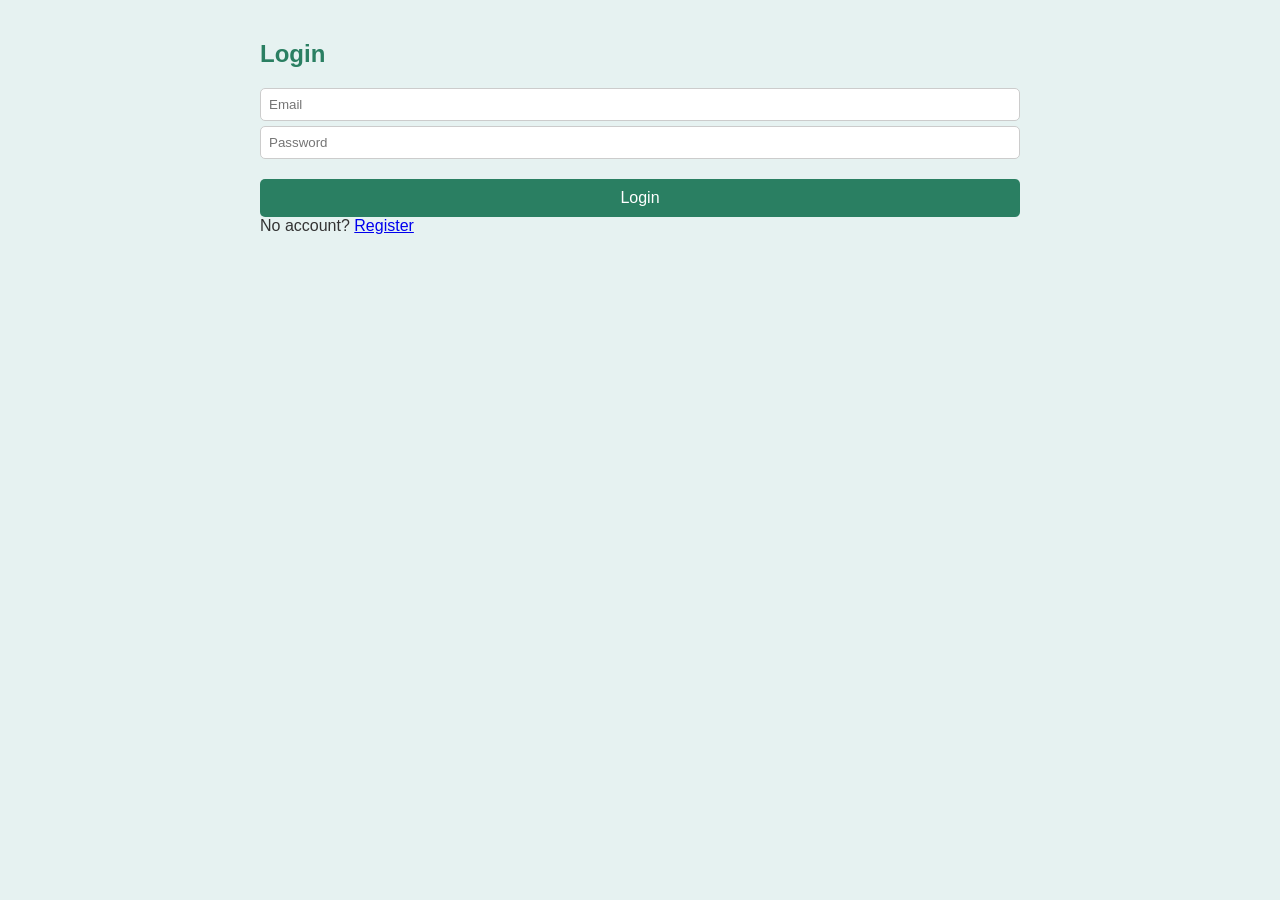
==== frontend/index.html @ 2806f051 "Initial commit of Intelligent Agriculture project" ====
<!DOCTYPE html>
<html lang="en">
<head>
    <meta charset="UTF-8">
    <meta name="viewport" content="width=device-width, initial-scale=1.0">
    <title>Intelligent Agriculture Support</title>
    <link rel="stylesheet" href="style.css">
</head>
<script>
    const user = JSON.parse(localStorage.getItem("user"));
    if (!user || user.role !== "farmer") {
        window.location.href = "login.html";
    }
</script>
<body>
    <div class="container">
        <header>
            <h1>Intelligent Agriculture Support</h1>
            <p>Get crop and fertilizer recommendations based on your soil data</p>
        </header>

        <main>
            <section class="form-section">
                <h2>Enter Soil Data</h2>

                <label for="location">Location</label>
                <input type="text" id="location" placeholder="e.g., Karnataka">

                <label for="ph">Soil pH</label>
                <input type="number" id="ph" step="0.1" placeholder="e.g., 6.2">

                <label for="nitrogen">Nitrogen (N)</label>
                <input type="number" id="nitrogen" placeholder="e.g., 40">

                <label for="phosphorus">Phosphorus (P)</label>
                <input type="number" id="phosphorus" placeholder="e.g., 30">

                <label for="potassium">Potassium (K)</label>
                <input type="number" id="potassium" placeholder="e.g., 20">

                <label for="moisture">Soil Moisture (%)</label>
                <input type="number" id="moisture" placeholder="e.g., 55">

                <button onclick="submitForm()">Get Recommendation</button>
            </section>

            <section class="result-section" id="result">
                <h2>Result</h2>
                <p id="crop"></p>
                <p id="fertilizer"></p>
            </section>
        </main>

        <footer>
            <p>© 2026 Intelligent Agriculture Support System</p>
        </footer>
    </div>

    <script src="script.js"></script>
</body>
</html>
---- frontend/style.css ----
/* Basic Reset */
* {
    margin: 0;
    padding: 0;
    box-sizing: border-box;
}

body {
    font-family: 'Segoe UI', Tahoma, Geneva, Verdana, sans-serif;
    background: #e6f2f1;
    color: #333;
}

.container {
    max-width: 800px;
    margin: 20px auto;
    padding: 20px;
}

header {
    text-align: center;
    margin-bottom: 30px;
}

header h1 {
    color: #2a7f62;
}

header p {
    font-size: 16px;
    color: #555;
}

main {
    display: flex;
    flex-wrap: wrap;
    gap: 20px;
}

.form-section, .result-section {
    background: #fff;
    padding: 20px;
    border-radius: 10px;
    flex: 1 1 350px;
    box-shadow: 0 2px 8px rgba(0,0,0,0.1);
}

h2 {
    margin-bottom: 15px;
    color: #2a7f62;
}

label {
    display: block;
    margin-top: 10px;
    font-weight: bold;
}

input {
    width: 100%;
    padding: 8px;
    margin-top: 5px;
    border-radius: 5px;
    border: 1px solid #ccc;
}

button {
    margin-top: 20px;
    width: 100%;
    padding: 10px;
    background: #2a7f62;
    color: white;
    border: none;
    border-radius: 5px;
    font-size: 16px;
    cursor: pointer;
    transition: 0.3s;
}

button:hover {
    background: #1f5f47;
}

.result-section p {
    margin-top: 10px;
    font-size: 18px;
    font-weight: bold;
    color: #444;
}

footer {
    text-align: center;
    margin-top: 30px;
    font-size: 14px;
    color: #777;
}
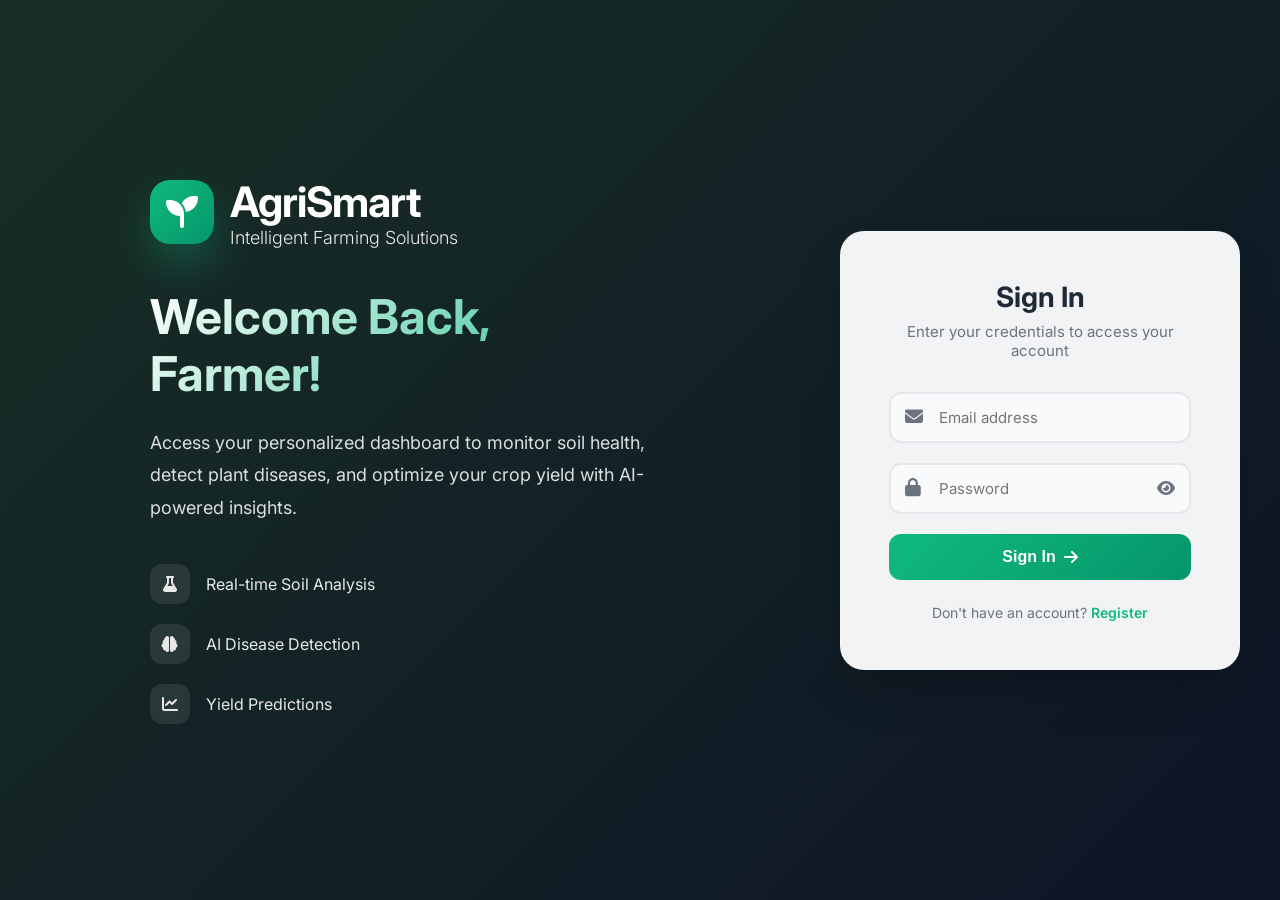
==== commit 52936c85: "Add agri project updates, ML models, frontend and backend changes" ====
--- a/frontend/index.html
+++ b/frontend/index.html
@@ -1,61 +1,1671 @@
 <!DOCTYPE html>
 <html lang="en">
+
 <head>
     <meta charset="UTF-8">
     <meta name="viewport" content="width=device-width, initial-scale=1.0">
-    <title>Intelligent Agriculture Support</title>
-    <link rel="stylesheet" href="style.css">
+    <title>AgriSmart | Intelligent Agriculture Support</title>
+    <link href="https://fonts.googleapis.com/css2?family=Inter:wght@300;400;500;600;700&display=swap" rel="stylesheet">
+    <link rel="stylesheet" href="https://cdnjs.cloudflare.com/ajax/libs/font-awesome/6.4.0/css/all.min.css">
+    
+    <script src="guard.js"></script>
+    <style>
+        :root {
+            --primary-green: #2d5a3d;
+            --light-green: #4a7c59;
+            --accent-green: #7fb069;
+            --pale-green: #e8f5e9;
+            --dark-bg: #1a2f1f;
+            --card-bg: #ffffff;
+            --text-dark: #1f2937;
+            --text-light: #6b7280;
+            --border-color: #d1d5db;
+            --success: #22c55e;
+            --warning: #f59e0b;
+            --error: #ef4444;
+            --sidebar-width: 260px;
+        }
+
+        * {
+            margin: 0;
+            padding: 0;
+            box-sizing: border-box;
+        }
+
+        body {
+            font-family: 'Inter', sans-serif;
+            background: linear-gradient(135deg, #f0fdf4 0%, #dcfce7 100%);
+            color: var(--text-dark);
+            min-height: 100vh;
+            display: flex;
+        }
+
+        .sidebar {
+            width: var(--sidebar-width);
+            background: linear-gradient(180deg, var(--primary-green) 0%, var(--dark-bg) 100%);
+            color: white;
+            position: fixed;
+            height: 100vh;
+            padding: 24px 0;
+            display: flex;
+            flex-direction: column;
+            box-shadow: 4px 0 24px rgba(0, 0, 0, 0.15);
+            z-index: 100;
+        }
+
+        .sidebar-header {
+            padding: 0 24px 24px;
+            border-bottom: 1px solid rgba(255, 255, 255, 0.1);
+            margin-bottom: 16px;
+        }
+
+        .logo {
+            display: flex;
+            align-items: center;
+            gap: 12px;
+            font-size: 24px;
+            font-weight: 700;
+        }
+
+        .logo i {
+            font-size: 32px;
+            color: var(--accent-green);
+        }
+
+        .logo-subtitle {
+            font-size: 12px;
+            color: rgba(255, 255, 255, 0.7);
+            margin-left: 44px;
+            font-weight: 400;
+        }
+
+        .nav-menu {
+            flex: 1;
+            padding: 0 16px;
+        }
+
+        .nav-item {
+            display: flex;
+            align-items: center;
+            gap: 14px;
+            padding: 14px 16px;
+            margin: 4px 0;
+            border-radius: 12px;
+            cursor: pointer;
+            transition: all 0.3s ease;
+            font-weight: 500;
+            color: rgba(255, 255, 255, 0.8);
+            border: none;
+            background: transparent;
+            width: 100%;
+            text-align: left;
+            font-size: 15px;
+        }
+
+        .nav-item:hover {
+            background: rgba(255, 255, 255, 0.1);
+            color: white;
+            transform: translateX(4px);
+        }
+
+        .nav-item.active {
+            background: var(--accent-green);
+            color: white;
+            box-shadow: 0 4px 12px rgba(127, 176, 105, 0.4);
+        }
+
+        .nav-item i {
+            font-size: 18px;
+            width: 24px;
+            text-align: center;
+        }
+
+        .sidebar-footer {
+            padding: 16px 24px;
+            border-top: 1px solid rgba(255, 255, 255, 0.1);
+        }
+
+        .logout-btn {
+            display: flex;
+            align-items: center;
+            gap: 12px;
+            color: rgba(255, 255, 255, 0.8);
+            background: rgba(255, 255, 255, 0.1);
+            border: none;
+            padding: 12px 16px;
+            border-radius: 10px;
+            cursor: pointer;
+            width: 100%;
+            font-size: 14px;
+            font-weight: 500;
+            transition: all 0.3s ease;
+        }
+
+        .logout-btn:hover {
+            background: rgba(239, 68, 68, 0.2);
+            color: #fca5a5;
+        }
+
+        .main-content {
+            margin-left: var(--sidebar-width);
+            flex: 1;
+            padding: 32px 40px;
+            max-width: calc(100% - var(--sidebar-width));
+        }
+
+        .header {
+            display: flex;
+            justify-content: space-between;
+            align-items: center;
+            margin-bottom: 32px;
+        }
+
+        .page-title h1 {
+            font-size: 28px;
+            font-weight: 700;
+            color: var(--primary-green);
+            margin-bottom: 4px;
+        }
+
+        .page-title p {
+            color: var(--text-light);
+            font-size: 14px;
+        }
+
+        .user-info {
+            display: flex;
+            align-items: center;
+            gap: 16px;
+        }
+
+        .weather-widget {
+            display: flex;
+            align-items: center;
+            gap: 8px;
+            background: white;
+            padding: 10px 16px;
+            border-radius: 12px;
+            box-shadow: 0 2px 8px rgba(0, 0, 0, 0.05);
+            font-size: 14px;
+            color: var(--text-dark);
+        }
+
+        .weather-widget i {
+            color: var(--warning);
+            font-size: 20px;
+        }
+
+        .user-avatar {
+            width: 44px;
+            height: 44px;
+            border-radius: 50%;
+            background: linear-gradient(135deg, var(--accent-green) 0%, var(--light-green) 100%);
+            display: flex;
+            align-items: center;
+            justify-content: center;
+            color: white;
+            font-weight: 600;
+            cursor: pointer;
+            box-shadow: 0 2px 12px rgba(127, 176, 105, 0.4);
+        }
+
+        .section {
+            display: none;
+            animation: fadeIn 0.4s ease;
+        }
+
+        .section.active {
+            display: block;
+        }
+
+        @keyframes fadeIn {
+            from {
+                opacity: 0;
+                transform: translateY(10px);
+            }
+            to {
+                opacity: 1;
+                transform: translateY(0);
+            }
+        }
+
+        .card {
+            background: var(--card-bg);
+            border-radius: 16px;
+            padding: 28px;
+            box-shadow: 0 4px 24px rgba(0, 0, 0, 0.06);
+            margin-bottom: 24px;
+            border: 1px solid rgba(0, 0, 0, 0.04);
+        }
+
+        .card-header {
+            display: flex;
+            align-items: center;
+            gap: 12px;
+            margin-bottom: 24px;
+            padding-bottom: 16px;
+            border-bottom: 2px solid var(--pale-green);
+        }
+
+        .card-header i {
+            font-size: 24px;
+            color: var(--accent-green);
+            background: var(--pale-green);
+            padding: 10px;
+            border-radius: 10px;
+        }
+
+        .card-header h2 {
+            font-size: 20px;
+            font-weight: 600;
+            color: var(--text-dark);
+        }
+
+        .form-grid {
+            display: grid;
+            grid-template-columns: repeat(auto-fit, minmax(220px, 1fr));
+            gap: 20px;
+            margin-bottom: 24px;
+        }
+
+        .input-group {
+            display: flex;
+            flex-direction: column;
+            gap: 8px;
+        }
+
+        .input-group label {
+            font-size: 14px;
+            font-weight: 600;
+            color: var(--text-dark);
+            display: flex;
+            align-items: center;
+            gap: 6px;
+        }
+
+        .input-group label i {
+            color: var(--accent-green);
+            font-size: 12px;
+        }
+
+        .input-group input,
+        .input-group select {
+            padding: 12px 16px;
+            border: 2px solid #e5e7eb;
+            border-radius: 10px;
+            font-size: 15px;
+            transition: all 0.3s ease;
+            font-family: inherit;
+        }
+
+        .input-group input:focus,
+        .input-group select:focus {
+            outline: none;
+            border-color: var(--accent-green);
+            box-shadow: 0 0 0 3px rgba(127, 176, 105, 0.15);
+        }
+
+        .submit-btn {
+            background: linear-gradient(135deg, var(--primary-green) 0%, var(--light-green) 100%);
+            color: white;
+            border: none;
+            padding: 14px 32px;
+            border-radius: 10px;
+            font-size: 16px;
+            font-weight: 600;
+            cursor: pointer;
+            transition: all 0.3s ease;
+            display: inline-flex;
+            align-items: center;
+            gap: 8px;
+            box-shadow: 0 4px 16px rgba(45, 90, 61, 0.3);
+        }
+
+        .submit-btn:hover {
+            transform: translateY(-2px);
+            box-shadow: 0 6px 20px rgba(45, 90, 61, 0.4);
+        }
+
+        .result-box {
+            background: linear-gradient(135deg, var(--pale-green) 0%, #f0fdf4 100%);
+            border-radius: 12px;
+            padding: 20px;
+            margin-top: 24px;
+            border-left: 4px solid var(--accent-green);
+        }
+
+        .result-item {
+            display: flex;
+            align-items: center;
+            gap: 12px;
+            margin: 12px 0;
+            font-size: 15px;
+        }
+
+        .result-item i {
+            color: var(--accent-green);
+            font-size: 18px;
+        }
+
+        .result-item strong {
+            color: var(--primary-green);
+            font-weight: 600;
+        }
+
+        .upload-container {
+            display: grid;
+            grid-template-columns: 1fr 1fr;
+            gap: 32px;
+            align-items: start;
+        }
+
+        .upload-box {
+            border: 3px dashed #d1d5db;
+            border-radius: 16px;
+            padding: 40px;
+            text-align: center;
+            transition: all 0.3s ease;
+            background: #fafafa;
+            cursor: pointer;
+            position: relative;
+            overflow: hidden;
+        }
+
+        .upload-box:hover {
+            border-color: var(--accent-green);
+            background: var(--pale-green);
+            transform: translateY(-2px);
+        }
+
+        .upload-box.has-image {
+            border-color: var(--accent-green);
+            background: white;
+            padding: 20px;
+        }
+
+        .upload-box input[type="file"] {
+            position: absolute;
+            inset: 0;
+            opacity: 0;
+            cursor: pointer;
+            width: 100%;
+            height: 100%;
+        }
+
+        .upload-icon {
+            font-size: 48px;
+            color: var(--accent-green);
+            margin-bottom: 16px;
+        }
+
+        .upload-text {
+            font-size: 16px;
+            color: var(--text-light);
+            margin-bottom: 8px;
+        }
+
+        .upload-hint {
+            font-size: 13px;
+            color: #9ca3af;
+        }
+
+        .preview-image {
+            max-width: 100%;
+            max-height: 300px;
+            border-radius: 12px;
+            box-shadow: 0 4px 16px rgba(0, 0, 0, 0.1);
+            display: none;
+        }
+
+        .upload-box.has-image .preview-image {
+            display: block;
+        }
+
+        .upload-box.has-image .upload-content {
+            display: none;
+        }
+
+        .analysis-panel {
+            background: white;
+            border-radius: 16px;
+            padding: 24px;
+            box-shadow: 0 4px 16px rgba(0, 0, 0, 0.06);
+        }
+
+        .analysis-status {
+            display: flex;
+            align-items: center;
+            gap: 12px;
+            padding: 16px;
+            background: var(--pale-green);
+            border-radius: 12px;
+            margin-bottom: 20px;
+        }
+
+        .status-indicator {
+            width: 12px;
+            height: 12px;
+            border-radius: 50%;
+            background: var(--warning);
+            animation: pulse 2s infinite;
+        }
+
+        @keyframes pulse {
+            0%, 100% { opacity: 1; }
+            50% { opacity: 0.5; }
+        }
+
+        .metric-grid {
+            display: grid;
+            grid-template-columns: repeat(2, 1fr);
+            gap: 16px;
+            margin-top: 20px;
+        }
+
+        .metric-card {
+            background: #f9fafb;
+            padding: 16px;
+            border-radius: 12px;
+            text-align: center;
+            border: 2px solid transparent;
+            transition: all 0.3s ease;
+        }
+
+        .metric-card:hover {
+            border-color: var(--accent-green);
+            transform: translateY(-2px);
+        }
+
+        .metric-value {
+            font-size: 24px;
+            font-weight: 700;
+            color: var(--primary-green);
+            margin-bottom: 4px;
+        }
+
+        .metric-label {
+            font-size: 12px;
+            color: var(--text-light);
+            text-transform: uppercase;
+            letter-spacing: 0.5px;
+            font-weight: 600;
+        }
+
+        .profile-grid {
+            display: grid;
+            grid-template-columns: 300px 1fr;
+            gap: 32px;
+        }
+
+        .profile-card {
+            text-align: center;
+            padding: 40px 24px;
+        }
+
+        .profile-avatar-large {
+            width: 120px;
+            height: 120px;
+            border-radius: 50%;
+            background: linear-gradient(135deg, var(--accent-green) 0%, var(--light-green) 100%);
+            display: flex;
+            align-items: center;
+            justify-content: center;
+            margin: 0 auto 20px;
+            font-size: 48px;
+            color: white;
+            box-shadow: 0 8px 24px rgba(127, 176, 105, 0.4);
+        }
+
+        .profile-name {
+            font-size: 22px;
+            font-weight: 700;
+            color: var(--text-dark);
+            margin-bottom: 4px;
+        }
+
+        .profile-role {
+            color: var(--accent-green);
+            font-weight: 600;
+            font-size: 14px;
+            text-transform: uppercase;
+            letter-spacing: 1px;
+        }
+
+        .info-list {
+            display: flex;
+            flex-direction: column;
+            gap: 20px;
+        }
+
+        .info-item {
+            display: flex;
+            align-items: center;
+            gap: 16px;
+            padding: 20px;
+            background: #f9fafb;
+            border-radius: 12px;
+            transition: all 0.3s ease;
+        }
+
+        .info-item:hover {
+            background: var(--pale-green);
+            transform: translateX(4px);
+        }
+
+        .info-icon {
+            width: 48px;
+            height: 48px;
+            border-radius: 12px;
+            background: white;
+            display: flex;
+            align-items: center;
+            justify-content: center;
+            color: var(--accent-green);
+            font-size: 20px;
+            box-shadow: 0 2px 8px rgba(0, 0, 0, 0.05);
+        }
+
+        .info-content h4 {
+            font-size: 12px;
+            color: var(--text-light);
+            text-transform: uppercase;
+            letter-spacing: 0.5px;
+            margin-bottom: 4px;
+        }
+
+        .info-content p {
+            font-size: 16px;
+            font-weight: 600;
+            color: var(--text-dark);
+        }
+
+        @media (max-width: 1024px) {
+            .sidebar {
+                transform: translateX(-100%);
+                transition: transform 0.3s ease;
+            }
+
+            .sidebar.open {
+                transform: translateX(0);
+            }
+
+            .main-content {
+                margin-left: 0;
+                max-width: 100%;
+            }
+
+            .upload-container {
+                grid-template-columns: 1fr;
+            }
+
+            .profile-grid {
+                grid-template-columns: 1fr;
+            }
+        }
+
+        ::-webkit-scrollbar {
+            width: 8px;
+        }
+
+        ::-webkit-scrollbar-track {
+            background: #f1f1f1;
+        }
+
+        ::-webkit-scrollbar-thumb {
+            background: var(--accent-green);
+            border-radius: 4px;
+        }
+
+        ::-webkit-scrollbar-thumb:hover {
+            background: var(--light-green);
+        }
+    </style>
 </head>
-<script>
-    const user = JSON.parse(localStorage.getItem("user"));
-    if (!user || user.role !== "farmer") {
-        window.location.href = "login.html";
+
+<body>
+    <!-- Logout Confirmation Modal -->
+    <div id="logoutModal" style="
+        display: none;
+        position: fixed;
+        inset: 0;
+        background: rgba(0,0,0,0.5);
+        z-index: 10000;
+        align-items: center;
+        justify-content: center;
+    ">
+        <div style="
+            background: white;
+            padding: 32px;
+            border-radius: 16px;
+            max-width: 400px;
+            text-align: center;
+            box-shadow: 0 25px 50px -12px rgba(0,0,0,0.25);
+        ">
+            <i class="fas fa-sign-out-alt" style="font-size: 48px; color: #ef4444; margin-bottom: 16px;"></i>
+            <h3 style="margin-bottom: 8px; color: #1f2937;">Confirm Logout</h3>
+            <p style="color: #6b7280; margin-bottom: 24px;">Are you sure you want to logout from AgriSmart?</p>
+            <div style="display: flex; gap: 12px; justify-content: center;">
+                <button onclick="closeLogoutModal()" style="
+                    padding: 12px 24px;
+                    border: 1px solid #d1d5db;
+                    background: white;
+                    border-radius: 8px;
+                    cursor: pointer;
+                    font-weight: 500;
+                ">Cancel</button>
+                <button onclick="confirmLogout()" style="
+                    padding: 12px 24px;
+                    border: none;
+                    background: #ef4444;
+                    color: white;
+                    border-radius: 8px;
+                    cursor: pointer;
+                    font-weight: 500;
+                ">Yes, Logout</button>
+            </div>
+        </div>
+    </div>
+
+    <!-- Edit Profile Modal -->
+    <div id="editProfileModal" style="
+        display: none;
+        position: fixed;
+        inset: 0;
+        background: rgba(0,0,0,0.5);
+        z-index: 10000;
+        align-items: center;
+        justify-content: center;
+        overflow-y: auto;
+    ">
+        <div style="
+            background: white;
+            padding: 32px;
+            border-radius: 16px;
+            max-width: 500px;
+            width: 90%;
+            max-height: 90vh;
+            overflow-y: auto;
+            box-shadow: 0 25px 50px -12px rgba(0,0,0,0.25);
+        ">
+            <div style="display: flex; justify-content: space-between; align-items: center; margin-bottom: 24px;">
+                <h3 style="color: #1f2937;">Edit Profile</h3>
+                <button onclick="closeEditModal()" style="background: none; border: none; font-size: 24px; cursor: pointer; color: #6b7280;">&times;</button>
+            </div>
+            
+            <div style="display: flex; flex-direction: column; gap: 16px;">
+                <div>
+                    <label style="display: block; font-size: 14px; font-weight: 500; margin-bottom: 6px; color: #374151;">Full Name</label>
+                    <input type="text" id="edit-fullname" style="width: 100%; padding: 10px 14px; border: 1px solid #d1d5db; border-radius: 8px;">
+                </div>
+                
+                <div>
+                    <label style="display: block; font-size: 14px; font-weight: 500; margin-bottom: 6px; color: #374151;">
+                        <i class="fas fa-map-marker-alt" style="color: #10b981; margin-right: 6px;"></i>
+                        State
+                    </label>
+                    <input type="text" id="edit-state" style="width: 100%; padding: 10px 14px; border: 1px solid #d1d5db; border-radius: 8px;">
+                </div>
+                
+                <div>
+                    <label style="display: block; font-size: 14px; font-weight: 500; margin-bottom: 6px; color: #374151;">District</label>
+                    <input type="text" id="edit-district" style="width: 100%; padding: 10px 14px; border: 1px solid #d1d5db; border-radius: 8px;">
+                </div>
+                
+                <div>
+                    <label style="display: block; font-size: 14px; font-weight: 500; margin-bottom: 6px; color: #374151;">Village</label>
+                    <input type="text" id="edit-village" style="width: 100%; padding: 10px 14px; border: 1px solid #d1d5db; border-radius: 8px;">
+                </div>
+                
+                <button onclick="fetchLocation()" style="
+                    display: flex;
+                    align-items: center;
+                    justify-content: center;
+                    gap: 8px;
+                    padding: 12px;
+                    background: #f3f4f6;
+                    border: 1px dashed #10b981;
+                    border-radius: 8px;
+                    cursor: pointer;
+                    color: #10b981;
+                    font-weight: 500;
+                ">
+                    <i class="fas fa-location-arrow"></i>
+                    Auto-fetch Current Location
+                </button>
+            </div>
+            
+            <div style="display: flex; gap: 12px; justify-content: flex-end; margin-top: 24px;">
+                <button onclick="closeEditModal()" style="
+                    padding: 12px 24px;
+                    border: 1px solid #d1d5db;
+                    background: white;
+                    border-radius: 8px;
+                    cursor: pointer;
+                    font-weight: 500;
+                ">Cancel</button>
+                <button onclick="saveProfile()" style="
+                    padding: 12px 24px;
+                    border: none;
+                    background: #10b981;
+                    color: white;
+                    border-radius: 8px;
+                    cursor: pointer;
+                    font-weight: 500;
+                ">
+                    <i class="fas fa-save" style="margin-right: 6px;"></i>
+                    Save Changes
+                </button>
+            </div>
+        </div>
+    </div>
+
+    <!-- Sidebar -->
+    <aside class="sidebar">
+        <div class="sidebar-header">
+            <div class="logo">
+                <i class="fas fa-seedling"></i>
+                <span>AgriSmart</span>
+            </div>
+            <div class="logo-subtitle">Intelligent Farming</div>
+        </div>
+        <nav class="nav-menu">
+            <button class="nav-item active" onclick="showSection('soil', this)">
+                <i class="fas fa-flask"></i>
+                <span>Soil Analysis</span>
+            </button>
+            <button class="nav-item" onclick="showSection('plant', this)">
+                <i class="fas fa-leaf"></i>
+                <span>Plant Health</span>
+            </button>
+            <button class="nav-item" onclick="showSection('soilimg', this)">
+                <i class="fas fa-camera"></i>
+                <span>Soil Vision</span>
+            </button>
+            <button class="nav-item" onclick="showSection('profile', this)">
+                <i class="fas fa-user-circle"></i>
+                <span>My Profile</span>
+            </button>
+        </nav>
+        <div class="sidebar-footer">
+            <button class="logout-btn" onclick="logout()">
+                <i class="fas fa-sign-out-alt"></i>
+                <span>Logout</span>
+            </button>
+        </div>
+    </aside>
+
+    <!-- Main Content -->
+    <main class="main-content">
+        <!-- Header -->
+        <header class="header">
+            <div class="page-title">
+                <h1 id="page-heading">Soil Analysis</h1>
+                <p>Monitor and optimize your crop conditions</p>
+            </div>
+            <div class="user-info">
+                <div class="weather-widget" id="weather">
+                    <i class="fas fa-spinner fa-spin"></i>
+                    <span>Fetching weather…</span>
+                </div>
+               <div class="user-avatar" onclick="showSection('profile', document.querySelectorAll('.nav-item')[3])">
+                    <i class="fas fa-user"></i>
+                </div>
+            </div>
+        </header>
+
+        <!-- Soil Analysis Section -->
+        <section id="soil" class="section active">
+            <div class="card">
+                <div class="card-header">
+                    <i class="fas fa-vial"></i>
+                    <h2>Manual Soil Parameters</h2>
+                </div>
+                <div class="form-grid">
+                    <div class="input-group">
+                        <label><i class="fas fa-map-marker-alt"></i> Location</label>
+                        <input type="text" id="location" placeholder="e.g., Karnataka" value="Karnataka">
+                    </div>
+                    <div class="input-group">
+                        <label><i class="fas fa-tint"></i> pH Level</label>
+                        <input type="number" id="ph" step="0.1" placeholder="6.5" min="0" max="14">
+                    </div>
+                    <div class="input-group">
+                        <label><i class="fas fa-atom"></i> Nitrogen (N)</label>
+                        <input type="number" id="nitrogen" placeholder="mg/kg">
+                    </div>
+                    <div class="input-group">
+                        <label><i class="fas fa-atom"></i> Phosphorus (P)</label>
+                        <input type="number" id="phosphorus" placeholder="mg/kg">
+                    </div>
+                    <div class="input-group">
+                        <label><i class="fas fa-atom"></i> Potassium (K)</label>
+                        <input type="number" id="potassium" placeholder="mg/kg">
+                    </div>
+                    <div class="input-group">
+                        <label><i class="fas fa-water"></i> Moisture %</label>
+                        <input type="number" id="moisture" placeholder="%" min="0" max="100">
+                    </div>
+                    <div class="input-group">
+                        <label>Temperature (°C)</label>
+                        <input type="number" id="temperature" placeholder="°C">
+                    </div>
+                    <div class="input-group">
+                        <label>Rainfall (mm)</label>
+                        <input type="number" id="rainfall" placeholder="mm">
+                    </div>
+                </div>
+                <button class="submit-btn" onclick="submitForm()">
+                    <i class="fas fa-calculator"></i>
+                    Analyze Soil
+                </button>
+                <div class="result-box" id="soil-result" style="display: none;">
+                    <div class="result-item">
+                        <i class="fas fa-check-circle"></i>
+                        <span>Recommended Crop: <ul id="crop-list" style="margin-left:20px;"></ul></span>
+                    </div>
+                    <div class="result-item">
+                        <i class="fas fa-flask"></i>
+                        <span>Fertilizer Plan: <span id="fertilizer">-</span></span>
+                    </div>
+                </div>
+            </div>
+        </section>
+
+        <!-- Plant Health Section -->
+        <section id="plant" class="section">
+            <div class="card">
+                <div class="card-header">
+                    <i class="fas fa-heartbeat"></i>
+                    <h2>Plant Disease Detection</h2>
+                </div>
+                <div class="upload-container">
+                    <div class="upload-box" id="plant-upload" onclick="document.getElementById('plant-file').click()">
+                        <input type="file" id="plant-file" accept="image/*" onchange="handleImageUpload(event, 'plant')">
+                        <div class="upload-content">
+                            <i class="fas fa-cloud-upload-alt upload-icon"></i>
+                            <div class="upload-text">Drop plant image here</div>
+                            <div class="upload-hint">or click to browse (JPG, PNG)</div>
+                        </div>
+                        <img id="plant-preview" class="preview-image">
+                    </div>
+                    <div class="analysis-panel">
+                        <div class="analysis-status">
+                            <div class="status-indicator"></div>
+                            <div>
+                                <strong>Analysis Status:</strong> Baseline Mode Active
+                                <div style="font-size: 13px; color: var(--text-light); margin-top: 4px;">ML model training in progress</div>
+                            </div>
+                        </div>
+                        <div class="metric-grid" id="plant-metrics">
+                            <div class="metric-card">
+                                <div class="metric-value" id="plant-disease-name">—</div>
+                                <div class="metric-label">Disease</div>
+                            </div>
+                            <div class="metric-card">
+                                <div class="metric-value" id="plant-confidence">—</div>
+                                <div class="metric-label">Confidence</div>
+                            </div>
+                        </div>
+                    </div>
+                </div>
+            </div>
+        </section>
+
+        <!-- Soil Vision Section -->
+        <section id="soilimg" class="section">
+            <div class="card">
+                <div class="card-header">
+                    <i class="fas fa-mountain"></i>
+                    <h2>Soil Type Recognition</h2>
+                </div>
+                <div class="upload-container">
+                    <div class="upload-box" id="soil-upload" onclick="document.getElementById('soilImage').click()">
+                        <input type="file" id="soilImage" accept="image/*" onchange="handleImageUpload(event, 'soil')">
+                        <div class="upload-content">
+                            <i class="fas fa-camera upload-icon"></i>
+                            <div class="upload-text">Upload soil image</div>
+                            <div class="upload-hint">Natural light, close-up</div>
+                        </div>
+                        <img id="soil-preview" class="preview-image">
+                    </div>
+                    <div class="analysis-panel">
+                        <div class="analysis-status" style="background:#eff6ff;border-left:4px solid #3b82f6;">
+                            <div style="width:12px;height:12px;border-radius:50%;background:#3b82f6;margin-right:12px;"></div>
+                            <div>
+                                <strong>Model Output:</strong> Image-based classification
+                                <div style="font-size:13px;color:var(--text-light);margin-top:4px;">Results derived from visual soil patterns only</div>
+                            </div>
+                        </div>
+                        <div class="result-box" style="border-left-color:#3b82f6;background:#eff6ff;">
+                            <div class="result-item">
+                                <i class="fas fa-seedling" style="color:#3b82f6;"></i>
+                                <span>Soil Type: <strong id="soil_type">—</strong></span>
+                            </div>
+                            <div class="result-item">
+                                <i class="fas fa-chart-line" style="color:#3b82f6;"></i>
+                                <span>Confidence: <strong id="soil_confidence">—</strong></span>
+                            </div>
+                        </div>
+                        <div style="margin-top:16px;padding:12px;background:#f3f4f6;border-radius:8px;font-size:13px;color:var(--text-light);text-align:center;">
+                            <i class="fas fa-robot" style="margin-right:6px;"></i>
+                            No chemical or moisture sensors used
+                        </div>
+                    </div>
+                </div>
+            </div>
+        </section>
+
+        <!-- Profile Section -->
+        <section id="profile" class="section">
+            <div class="profile-grid">
+                <div class="card profile-card">
+                    <div class="profile-avatar-large">
+                        <i class="fas fa-user"></i>
+                    </div>
+                    <div class="profile-name" id="profile-name"></div>
+                    <div class="profile-role" id="profile-role"></div>
+                </div>
+                <div class="card">
+                    <div class="card-header">
+                        <i class="fas fa-id-card"></i>
+                        <h2>Account Information</h2>
+                    </div>
+                    <div class="info-list" id="info-list">
+                        <!-- Dynamic content -->
+                    </div>
+                </div>
+            </div>
+        </section>
+          
+        <div id="toast" style="
+            position: fixed;
+            bottom: 24px;
+            right: 24px;
+            background: #1f2937;
+            color: white;
+            padding: 14px 20px;
+            border-radius: 10px;
+            box-shadow: 0 8px 24px rgba(0,0,0,.3);
+            display: none;
+            z-index: 9999;
+            font-weight: 500;">
+        </div>
+    </main>
+
+    <script>
+        // Logout functions
+        function logout() {
+            document.getElementById('logoutModal').style.display = 'flex';
+        }
+
+        function closeLogoutModal() {
+            document.getElementById('logoutModal').style.display = 'none';
+        }
+
+        function confirmLogout() {
+            document.cookie = "auth=; expires=Thu, 01 Jan 1970 00:00:00 UTC; path=/;";
+            localStorage.removeItem("user");
+            localStorage.removeItem("userEmail");
+            window.location.href = "login.html";
+        }
+
+        // Edit Profile functions
+        function openEditModal() {
+            document.getElementById('edit-fullname').value = document.getElementById('profile-name').textContent || '';
+            const locationText = document.getElementById('p-location')?.textContent || '';
+            const parts = locationText.split(',').map(p => p.trim());
+            document.getElementById('edit-village').value = parts[0] || '';
+            document.getElementById('edit-district').value = parts[1] || '';
+            document.getElementById('edit-state').value = parts[2] || '';
+            
+            document.getElementById('editProfileModal').style.display = 'flex';
+        }
+
+        function closeEditModal() {
+            document.getElementById('editProfileModal').style.display = 'none';
+        }
+
+      // Accurate Location Fetching with multiple fallback services
+   async function fetchLocation() {
+          if (!navigator.geolocation) {
+              notify("Geolocation not supported by your browser", "error");
+              return;
+          }
+          
+          notify("Detecting your precise location...", "info");
+          
+          const options = {
+              enableHighAccuracy: true,
+              timeout: 10000,
+              maximumAge: 0
+          };
+          
+          navigator.geolocation.getCurrentPosition(
+              async (position) => {
+                  const { latitude, longitude, accuracy } = position.coords;
+                  console.log(`GPS Accuracy: ${accuracy} meters`);
+                  
+                  // ADD THIS LINE - Store coordinates for saveProfile()
+                  window.lastDetectedCoordinates = { latitude, longitude, accuracy };
+                  
+                  try {
+                      // Try multiple geocoding services for best accuracy
+                      const locationData = await getAccurateLocationData(latitude, longitude);
+                      
+                      if (locationData) {
+                          document.getElementById('edit-state').value = locationData.state || '';
+                          document.getElementById('edit-district').value = locationData.district || '';
+                          document.getElementById('edit-village').value = locationData.village || '';
+                          
+                          notify(`Location found: ${locationData.village || locationData.district || 'Unknown'}, ${locationData.state || 'Unknown'} (Accuracy: ${Math.round(accuracy)}m)`, "success");
+                      } else {
+                          // Fallback to raw coordinates display
+                          notify(`Location detected (Accuracy: ${Math.round(accuracy)}m). Please verify details.`, "warning");
+                      }
+                  } catch (err) {
+                      console.error("Geocoding error:", err);
+                      notify("Location detected but address lookup failed. Please enter manually.", "warning");
+                  }
+              },
+              (err) => {
+                  let errorMsg = "Location access failed";
+                  switch(err.code) {
+                      case err.PERMISSION_DENIED:
+                          errorMsg = "Location permission denied. Please enable location services.";
+                          break;
+                      case err.POSITION_UNAVAILABLE:
+                          errorMsg = "Location information unavailable.";
+                          break;
+                      case err.TIMEOUT:
+                          errorMsg = "Location request timed out.";
+                          break;
+                  }
+                  notify(errorMsg, "error");
+                  
+                  // Fallback to IP-based location
+                  fetchIPLocation();
+              },
+              options
+          );
+      }
+      
+      // Try multiple geocoding services for accuracy
+      async function getAccurateLocationData(lat, lon) {
+          // Service 1: OpenStreetMap Nominatim (primary)
+          try {
+              const data = await fetchNominatim(lat, lon);
+              if (data && data.address) return data;
+          } catch (e) { console.log("Nominatim failed, trying fallback..."); }
+          
+          // Service 2: BigDataCloud (free tier, no API key needed for basic)
+          try {
+              const data = await fetchBigDataCloud(lat, lon);
+              if (data) return data;
+          } catch (e) { console.log("BigDataCloud failed, trying next..."); }
+          
+          // Service 3: OpenCage (requires API key, optional)
+          // Add your API key if you have one
+          // try {
+          //     const data = await fetchOpenCage(lat, lon);
+          //     if (data) return data;
+          // } catch (e) { console.log("OpenCage failed"); }
+          
+          return null;
+      }
+      
+      // OpenStreetMap Nominatim - Detailed address
+      async function fetchNominatim(lat, lon) {
+          const url = `https://nominatim.openstreetmap.org/reverse?format=json&lat=${lat}&lon=${lon}&zoom=18&addressdetails=1&accept-language=en`;
+          
+          const response = await fetch(url, {
+              headers: {
+                  'User-Agent': 'AgriSmart/1.0 (agriculture-app@example.com)'
+              }
+          });
+          
+          if (!response.ok) throw new Error("Nominatim request failed");
+          
+          const data = await response.json();
+          const addr = data.address || {};
+          
+          return {
+              village: addr.village || addr.hamlet || addr.locality || addr.suburb || addr.town || '',
+              district: addr.county || addr.district || addr.subdistrict || addr.city_district || '',
+              state: addr.state || addr.state_district || addr.province || '',
+              country: addr.country || '',
+              postcode: addr.postcode || '',
+              full_address: data.display_name || '',
+              source: 'nominatim'
+          };
+      }
+      
+      // BigDataCloud Free Reverse Geocoding
+      async function fetchBigDataCloud(lat, lon) {
+          const url = `https://api.bigdatacloud.net/data/reverse-geocode-client?latitude=${lat}&longitude=${lon}&localityLanguage=en`;
+          
+          const response = await fetch(url);
+          if (!response.ok) throw new Error("BigDataCloud request failed");
+          
+          const data = await response.json();
+          
+          return {
+              village: data.locality || data.city || '',
+              district: data.localityInfo?.administrative?.[2]?.name || data.district || '',
+              state: data.principalSubdivision || data.localityInfo?.administrative?.[1]?.name || '',
+              country: data.countryName || '',
+              postcode: data.postcode || '',
+              full_address: `${data.locality}, ${data.principalSubdivision}, ${data.countryName}`,
+              source: 'bigdatacloud'
+          };
+      }
+      
+      // IP-based fallback location (less accurate)
+      async function fetchIPLocation() {
+          notify("Trying IP-based location...", "info");
+          
+          try {
+              // Using ipapi.co (free tier: 30k requests/month)
+              const response = await fetch('https://ipapi.co/json/');
+              const data = await response.json();
+              
+              if (data.error) throw new Error(data.reason);
+              
+              document.getElementById('edit-state').value = data.region || '';
+              document.getElementById('edit-district').value = data.city || '';
+              document.getElementById('edit-village').value = '';
+              
+              notify(`Approximate location: ${data.city}, ${data.region} (IP-based, less accurate)`, "warning");
+          } catch (err) {
+              console.error("IP location failed:", err);
+              notify("Could not detect location. Please enter manually.", "error");
+          }
+      }
+      
+      // Alternative: Google Maps Geocoding (requires API key)
+      // Uncomment and add your API key if you have one
+      /*
+      async function fetchGoogleGeocoding(lat, lon) {
+          const API_KEY = 'YOUR_GOOGLE_MAPS_API_KEY';
+          const url = `https://maps.googleapis.com/maps/api/geocode/json?latlng=${lat},${lon}&key=${API_KEY}`;
+          
+          const response = await fetch(url);
+          const data = await response.json();
+          
+          if (data.status !== 'OK') throw new Error("Google geocoding failed");
+          
+          const result = data.results[0];
+          const components = result.address_components;
+          
+          const getComponent = (type) => {
+              const comp = components.find(c => c.types.includes(type));
+              return comp ? comp.long_name : '';
+          };
+          
+          return {
+              village: getComponent('locality') || getComponent('sublocality') || '',
+              district: getComponent('administrative_area_level_2') || '',
+              state: getComponent('administrative_area_level_1') || '',
+              country: getComponent('country') || '',
+              postcode: getComponent('postal_code') || '',
+              full_address: result.formatted_address,
+              source: 'google'
+          };
+      }
+      */
+async function saveProfile() {
+    const email = localStorage.getItem("userEmail");
+    if (!email) {
+        notify("Not logged in", "error");
+        return;
     }
-</script>
-<body>
-    <div class="container">
-        <header>
-            <h1>Intelligent Agriculture Support</h1>
-            <p>Get crop and fertilizer recommendations based on your soil data</p>
-        </header>
-
-        <main>
-            <section class="form-section">
-                <h2>Enter Soil Data</h2>
-
-                <label for="location">Location</label>
-                <input type="text" id="location" placeholder="e.g., Karnataka">
-
-                <label for="ph">Soil pH</label>
-                <input type="number" id="ph" step="0.1" placeholder="e.g., 6.2">
-
-                <label for="nitrogen">Nitrogen (N)</label>
-                <input type="number" id="nitrogen" placeholder="e.g., 40">
-
-                <label for="phosphorus">Phosphorus (P)</label>
-                <input type="number" id="phosphorus" placeholder="e.g., 30">
-
-                <label for="potassium">Potassium (K)</label>
-                <input type="number" id="potassium" placeholder="e.g., 20">
-
-                <label for="moisture">Soil Moisture (%)</label>
-                <input type="number" id="moisture" placeholder="e.g., 55">
-
-                <button onclick="submitForm()">Get Recommendation</button>
-            </section>
-
-            <section class="result-section" id="result">
-                <h2>Result</h2>
-                <p id="crop"></p>
-                <p id="fertilizer"></p>
-            </section>
-        </main>
-
-        <footer>
-            <p>© 2026 Intelligent Agriculture Support System</p>
-        </footer>
-    </div>
-
-    <script src="script.js"></script>
+    
+    // Get stored coordinates from geolocation (may be null if not fetched)
+    const coords = window.lastDetectedCoordinates || {};
+    
+    // Debug: Log what we're sending
+    console.log("Saving profile with coordinates:", coords);
+    
+    const payload = {
+        fullname: document.getElementById('edit-fullname').value,
+        state: document.getElementById('edit-state').value,
+        district: document.getElementById('edit-district').value,
+        village: document.getElementById('edit-village').value,
+        latitude: coords.latitude || 0,
+        longitude: coords.longitude || 0,
+        accuracy: coords.accuracy || 0
+    };
+    
+    try {
+        const response = await fetch("http://localhost:8080/update-profile", {
+            method: "POST",
+            headers: {
+                "Content-Type": "application/json",
+                "X-User": email
+            },
+            body: JSON.stringify(payload)
+        });
+        
+        const data = await response.json();
+        
+        if (data.success) {
+            notify("Profile updated successfully!", "success");
+            closeEditModal();
+            loadProfile();
+        } else {
+            notify(data.message || "Update failed", "error");
+        }
+    } catch (err) {
+        console.error(err);
+        notify("Server error", "error");
+    }
+}
+
+        // Weather
+        async function loadWeather() {
+            const widget = document.getElementById("weather");
+            if (!navigator.geolocation) {
+                widget.innerHTML = `<i class="fas fa-ban"></i><span>Location not supported</span>`;
+                return;
+            }
+
+            navigator.geolocation.getCurrentPosition(
+                async position => {
+                    try {
+                        const url = `https://api.open-meteo.com/v1/forecast?latitude=${position.coords.latitude}&longitude=${position.coords.longitude}&current_weather=true`;
+                        const res = await fetch(url);
+                        const data = await res.json();
+                        const temp = data.current_weather.temperature;
+                        const code = data.current_weather.weathercode;
+                        widget.innerHTML = `<i class="fas ${weatherIcon(code)}"></i><span>${temp}°C · ${weatherText(code)}</span>`;
+                    } catch (err) {
+                        widget.innerHTML = `<i class="fas fa-cloud-slash"></i><span>Weather unavailable</span>`;
+                    }
+                },
+                err => {
+                    widget.innerHTML = `<i class="fas fa-location-slash"></i><span>Location denied</span>`;
+                }
+            );
+        }
+
+        function weatherIcon(code) {
+            if (code === 0) return "fa-sun";
+            if ([1, 2].includes(code)) return "fa-cloud-sun";
+            if (code === 3) return "fa-cloud";
+            if ([45, 48].includes(code)) return "fa-smog";
+            if ([51, 53, 55].includes(code)) return "fa-cloud-rain";
+            if ([61, 63, 65].includes(code)) return "fa-cloud-showers-heavy";
+            if ([71, 73, 75].includes(code)) return "fa-snowflake";
+            if (code >= 80) return "fa-bolt";
+            return "fa-cloud";
+        }
+
+        function weatherText(code) {
+            if (code === 0) return "Clear";
+            if ([1, 2].includes(code)) return "Partly Cloudy";
+            if (code === 3) return "Cloudy";
+            if ([45, 48].includes(code)) return "Fog";
+            if ([51, 53, 55].includes(code)) return "Drizzle";
+            if ([61, 63, 65].includes(code)) return "Rain";
+            if ([71, 73, 75].includes(code)) return "Snow";
+            if (code >= 80) return "Storm";
+            return "Unknown";
+        }
+
+        function notify(msg, type = "info") {
+            const toast = document.getElementById("toast");
+            if (!toast) return;
+            toast.textContent = msg;
+            toast.style.background = type === "error" ? "#ef4444" : type === "success" ? "#22c55e" : "#1f2937";
+            toast.style.display = "block";
+            setTimeout(() => toast.style.display = "none", 3000);
+        }
+
+        function submitForm() {
+            const fields = ["ph", "nitrogen", "phosphorus", "potassium", "moisture", "temperature", "rainfall"];
+            for (let id of fields) {
+                const el = document.getElementById(id);
+                if (!el.value || el.value.trim() === "") {
+                    notify("Please fill all soil parameters before analysis", "error");
+                    return;
+                }
+                if (Number(el.value) <= 0) {
+                    notify(`${id.toUpperCase()} must be greater than zero`, "error");
+                    return;
+                }
+            }
+
+            const payload = {
+                ph: Number(document.getElementById('ph').value),
+                nitrogen: Number(document.getElementById('nitrogen').value),
+                phosphorus: Number(document.getElementById('phosphorus').value),
+                potassium: Number(document.getElementById('potassium').value),
+                moisture: Number(document.getElementById('moisture').value),
+                temperature: Number(document.getElementById('temperature').value),
+                rainfall: Number(document.getElementById('rainfall').value)
+            };
+
+            fetch("http://127.0.0.1:5000/predict-soil-params", {
+                method: "POST",
+                headers: {
+                    "Content-Type": "application/json",
+                    "X-User": localStorage.getItem("userEmail")
+                },
+                body: JSON.stringify(payload)
+            })
+            .then(res => res.json())
+            .then(data => {
+                if (!data.success) {
+                    notify("ML failed to generate recommendation", "error");
+                    return;
+                }
+                document.getElementById("soil-result").style.display = "block";
+                const cropList = document.getElementById("crop-list");
+                cropList.innerHTML = "";
+                if (data.recommendations?.length) {
+                    data.recommendations.forEach(r => {
+                        const li = document.createElement("li");
+                        li.innerHTML = `<strong>${r.crop}</strong> (${r.confidence}%)`;
+                        cropList.appendChild(li);
+                    });
+                } else {
+                    cropList.innerHTML = "<li>No recommendation</li>";
+                }
+                document.getElementById("fertilizer").textContent = "Balanced NPK as per soil health";
+                notify("Crop recommendation successful", "success");
+            })
+            .catch(err => {
+                console.error(err);
+                notify("ML server not reachable", "error");
+            });
+        }
+
+        function showSection(id, btn) {
+            document.querySelectorAll('.section').forEach(s => s.classList.remove('active'));
+            document.querySelectorAll('.nav-item').forEach(b => b.classList.remove('active'));
+            document.getElementById(id).classList.add('active');
+            if (btn) btn.classList.add('active');
+            
+            const headings = {
+                'soil': 'Soil Analysis',
+                'plant': 'Plant Health Monitor',
+                'soilimg': 'Soil Vision AI',
+                'profile': 'My Profile'
+            };
+            document.getElementById('page-heading').textContent = headings[id];
+            
+            if (id === 'profile') loadProfile();
+        }
+
+        function handleImageUpload(event, type) {
+            const file = event.target.files[0];
+            if (!file) return;
+
+            const previewId = type + "-preview";
+            const uploadBoxId = type + "-upload";
+            const img = document.getElementById(previewId);
+            const uploadBox = document.getElementById(uploadBoxId);
+
+            img.src = URL.createObjectURL(file);
+            uploadBox.classList.add("has-image");
+
+            const formData = new FormData();
+            formData.append("image", file);
+
+            let endpoint = type === "soil" ? "http://localhost:5000/predict-soil" : "http://localhost:5000/predict-plant";
+
+            fetch(endpoint, { method: "POST", body: formData })
+            .then(res => res.json())
+            .then(data => {
+                if (!data.success) {
+                    notify("ML prediction failed");
+                    return;
+                }
+                if (type === "soil") {
+                    document.getElementById("soil_type").textContent = data.soilType || "Unknown";
+                    document.getElementById("soil_confidence").textContent = data.confidence.toFixed(2) + "%";
+                } else if (type === "plant") {
+                    document.getElementById("plant-disease-name").textContent = data.disease || "None";
+                    document.getElementById("plant-confidence").textContent = data.confidence !== undefined ? data.confidence.toFixed(2) + "%" : "—";
+                }
+            })
+            .catch(err => {
+                console.error("ML error", err);
+                notify("ML server not reachable");
+            });
+            event.target.value = "";
+        }
+
+    async function loadProfile() {
+            const email = localStorage.getItem("userEmail");
+            if (!email) return;
+            
+            try {
+                const response = await fetch("http://localhost:8080/me", {
+                    headers: { "X-User": email }
+                });
+                
+                if (!response.ok) throw new Error("Failed to fetch profile");
+                
+                const data = await response.json();
+                const role = (data.role || "farmer").toLowerCase();
+                
+                document.getElementById("profile-name").textContent = data.fullname || "Unknown";
+                document.getElementById("profile-role").textContent = role.charAt(0).toUpperCase() + role.slice(1);
+                
+                // Store coordinates if available for map display
+                const locationCoords = data.latitude && data.longitude ? 
+                    { lat: data.latitude, lng: data.longitude } : null;
+                
+                let infoHtml = `
+                    <div style="display: flex; justify-content: space-between; align-items: center; margin-bottom: 16px;">
+                        <button onclick="openEditModal()" style="
+                            display: flex;
+                            align-items: center;
+                            gap: 6px;
+                            padding: 8px 16px;
+                            background: #10b981;
+                            color: white;
+                            border: none;
+                            border-radius: 6px;
+                            cursor: pointer;
+                            font-size: 14px;
+                            font-weight: 500;
+                        ">
+                            <i class="fas fa-edit"></i>
+                            Edit Profile
+                        </button>
+                        ${locationCoords ? `
+                        <button onclick="showLocationMap(${locationCoords.lat}, ${locationCoords.lng})" style="
+                            display: flex;
+                            align-items: center;
+                            gap: 6px;
+                            padding: 8px 16px;
+                            background: #3b82f6;
+                            color: white;
+                            border: none;
+                            border-radius: 6px;
+                            cursor: pointer;
+                            font-size: 14px;
+                            font-weight: 500;
+                        ">
+                            <i class="fas fa-map-marked-alt"></i>
+                            View Map
+                        </button>
+                        ` : ''}
+                    </div>
+                    <div class="info-item">
+                        <div class="info-icon"><i class="fas fa-id-badge"></i></div>
+                        <div class="info-content">
+                            <h4>${role === 'farmer' ? 'Farmer ID' : 'Employee ID'}</h4>
+                            <p>${data.farmer_id || data.employee_id || '-'}</p>
+                        </div>
+                    </div>
+                    <div class="info-item">
+                        <div class="info-icon"><i class="fas fa-user"></i></div>
+                        <div class="info-content">
+                            <h4>Full Name</h4>
+                            <p>${data.fullname || '-'}</p>
+                        </div>
+                    </div>
+                    <div class="info-item">
+                        <div class="info-icon"><i class="fas fa-envelope"></i></div>
+                        <div class="info-content">
+                            <h4>Email</h4>
+                            <p>${data.email || email}</p>
+                        </div>
+                    </div>
+                `;
+                
+                // Location with accuracy indicator
+                const locationText = [data.village, data.district, data.state].filter(Boolean).join(", ");
+                infoHtml += `
+                    <div class="info-item">
+                        <div class="info-icon"><i class="fas fa-map-marker-alt"></i></div>
+                        <div class="info-content">
+                            <h4>Location</h4>
+                            <p>${locationText || 'Not set'}</p>
+                            ${data.location_accuracy ? `
+                            <small style="color: #6b7280; font-size: 12px;">
+                                <i class="fas fa-crosshairs"></i> 
+                                Accuracy: ${data.location_accuracy < 100 ? 'High' : data.location_accuracy < 1000 ? 'Medium' : 'Low'} 
+                                (~${Math.round(data.location_accuracy)}m)
+                            </small>
+                            ` : ''}
+                        </div>
+                    </div>
+                `;
+                
+                if (role === 'farmer') {
+                    infoHtml += `
+                        <div class="info-item">
+                            <div class="info-icon"><i class="fas fa-ruler-combined"></i></div>
+                            <div class="info-content">
+                                <h4>Land Size</h4>
+                                <p>${data.land_size ? data.land_size + " acres" : '-'}</p>
+                            </div>
+                        </div>
+                        <div class="info-item">
+                            <div class="info-icon"><i class="fas fa-seedling"></i></div>
+                            <div class="info-content">
+                                <h4>Farming Experience</h4>
+                                <p>${data.experience ? data.experience.charAt(0).toUpperCase() + data.experience.slice(1) : '-'}</p>
+                            </div>
+                        </div>
+                    `;
+                } else if (role === 'employee') {
+                    infoHtml += `
+                        <div class="info-item">
+                            <div class="info-icon"><i class="fas fa-building"></i></div>
+                            <div class="info-content">
+                                <h4>Department</h4>
+                                <p>${data.department || 'Agricultural Sciences'}</p>
+                            </div>
+                        </div>
+                        <div class="info-item">
+                            <div class="info-icon"><i class="fas fa-brain"></i></div>
+                            <div class="info-content">
+                                <h4>Expertise</h4>
+                                <p>${data.expertise || 'Crop Management'}</p>
+                            </div>
+                        </div>
+                        <div class="info-item">
+                            <div class="info-icon" style="background: #dbeafe; color: #3b82f6;"><i class="fas fa-certificate"></i></div>
+                            <div class="info-content">
+                                <h4>Certification Status</h4>
+                                <p style="color: #10b981; font-weight: 600;"><i class="fas fa-check-circle"></i> Verified Expert</p>
+                            </div>
+                        </div>
+                    `;
+                }
+                
+                document.getElementById('info-list').innerHTML = infoHtml;
+                
+            } catch (err) {
+                console.error("Profile load error:", err);
+            }
+        }
+        
+        // Show location map modal
+        function showLocationMap(lat, lng) {
+            const modal = document.createElement('div');
+            modal.style.cssText = `
+                position: fixed;
+                inset: 0;
+                background: rgba(0,0,0,0.8);
+                z-index: 10000;
+                display: flex;
+                align-items: center;
+                justify-content: center;
+                padding: 20px;
+            `;
+            
+            modal.innerHTML = `
+                <div style="
+                    background: white;
+                    border-radius: 16px;
+                    width: 90%;
+                    max-width: 800px;
+                    height: 80vh;
+                    display: flex;
+                    flex-direction: column;
+                    overflow: hidden;
+                ">
+                    <div style="
+                        padding: 20px;
+                        border-bottom: 1px solid #e5e7eb;
+                        display: flex;
+                        justify-content: space-between;
+                        align-items: center;
+                    ">
+                        <h3 style="margin: 0;"><i class="fas fa-map-marked-alt" style="color: #3b82f6; margin-right: 8px;"></i>Your Location</h3>
+                        <button onclick="this.closest('.fixed').remove()" style="
+                            background: none;
+                            border: none;
+                            font-size: 24px;
+                            cursor: pointer;
+                            color: #6b7280;
+                        ">&times;</button>
+                    </div>
+                    <div style="flex: 1; position: relative;">
+                        <iframe 
+                            width="100%" 
+                            height="100%" 
+                            frameborder="0" 
+                            scrolling="no" 
+                            marginheight="0" 
+                            marginwidth="0" 
+                            src="https://maps.google.com/maps?q=${lat},${lng}&z=15&output=embed"
+                            style="border: 0;"
+                        ></iframe>
+                    </div>
+                    <div style="padding: 16px; background: #f9fafb; border-top: 1px solid #e5e7eb;">
+                        <p style="margin: 0; font-size: 14px; color: #6b7280;">
+                            <i class="fas fa-info-circle"></i> 
+                            Coordinates: ${lat.toFixed(6)}, ${lng.toFixed(6)}
+                        </p>
+                    </div>
+                </div>
+            `;
+            
+            modal.className = 'fixed';
+            document.body.appendChild(modal);
+            
+            modal.addEventListener('click', (e) => {
+                if (e.target === modal) modal.remove();
+            });
+        }
+
+        window.addEventListener("load", () => {
+            loadWeather();
+            if (document.getElementById('profile').classList.contains('active')) {
+                loadProfile();
+            }
+        });
+
+        window.history.pushState(null, "", window.location.href);
+        window.onpopstate = function () {
+            window.history.pushState(null, "", window.location.href);
+        };
+    </script>
 </body>
 </html>
